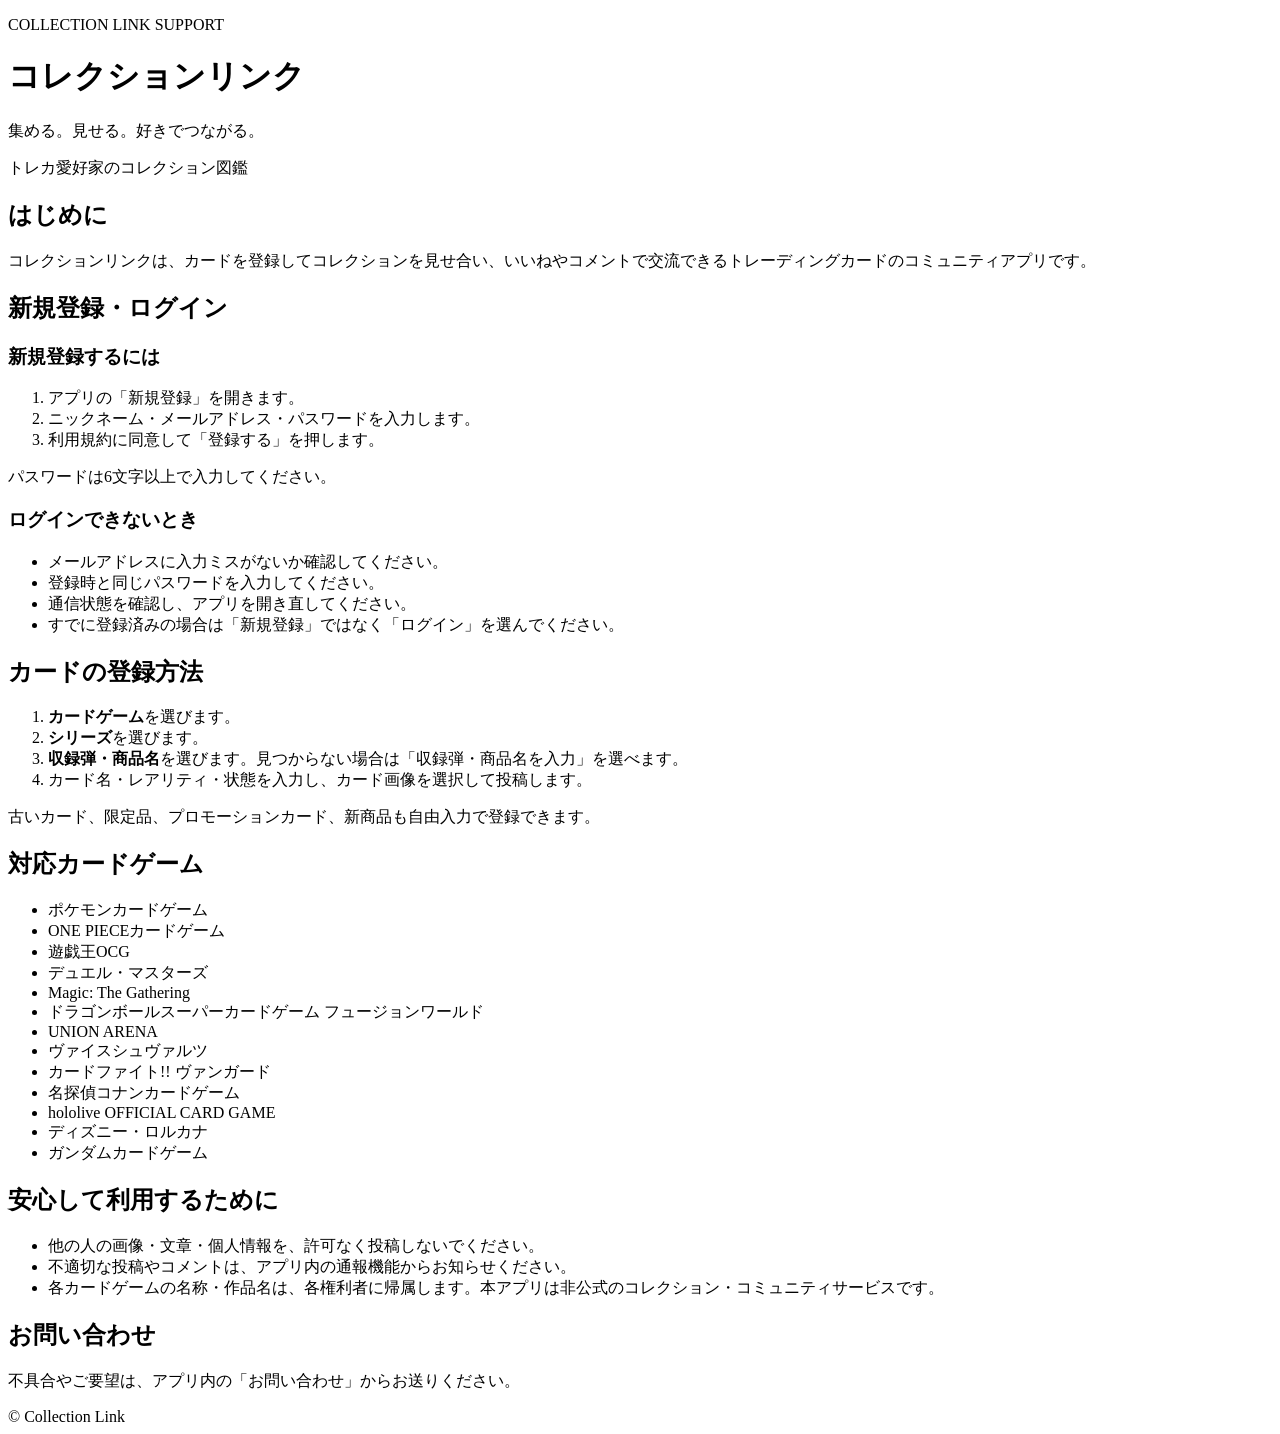
==== index.html @ 7f9668c8 "Add support homepage" ====
<!doctype html>
<html lang="ja">
  <head>
    <meta charset="utf-8" />
    <meta name="viewport" content="width=device-width, initial-scale=1" />
    <meta name="description" content="コレクションリンク｜トレカ図鑑のサポートページです。" />
    <title>コレクションリンク｜サポート</title>
    <link rel="stylesheet" href="style.css" />
  </head>
  <body>
    <header class="hero">
      <p class="eyebrow">COLLECTION LINK SUPPORT</p>
      <h1>コレクションリンク</h1>
      <p class="lead">集める。見せる。好きでつながる。</p>
      <p class="description">トレカ愛好家のコレクション図鑑</p>
    </header>
    <main>
      <section><h2>はじめに</h2><p>コレクションリンクは、カードを登録してコレクションを見せ合い、いいねやコメントで交流できるトレーディングカードのコミュニティアプリです。</p></section>
      <section><h2>新規登録・ログイン</h2><div class="grid"><article><h3>新規登録するには</h3><ol><li>アプリの「新規登録」を開きます。</li><li>ニックネーム・メールアドレス・パスワードを入力します。</li><li>利用規約に同意して「登録する」を押します。</li></ol><p class="note">パスワードは6文字以上で入力してください。</p></article><article><h3>ログインできないとき</h3><ul><li>メールアドレスに入力ミスがないか確認してください。</li><li>登録時と同じパスワードを入力してください。</li><li>通信状態を確認し、アプリを開き直してください。</li><li>すでに登録済みの場合は「新規登録」ではなく「ログイン」を選んでください。</li></ul></article></div></section>
      <section><h2>カードの登録方法</h2><ol class="steps"><li><strong>カードゲーム</strong>を選びます。</li><li><strong>シリーズ</strong>を選びます。</li><li><strong>収録弾・商品名</strong>を選びます。見つからない場合は「収録弾・商品名を入力」を選べます。</li><li>カード名・レアリティ・状態を入力し、カード画像を選択して投稿します。</li></ol><p class="note">古いカード、限定品、プロモーションカード、新商品も自由入力で登録できます。</p></section>
      <section><h2>対応カードゲーム</h2><ul class="games"><li>ポケモンカードゲーム</li><li>ONE PIECEカードゲーム</li><li>遊戯王OCG</li><li>デュエル・マスターズ</li><li>Magic: The Gathering</li><li>ドラゴンボールスーパーカードゲーム フュージョンワールド</li><li>UNION ARENA</li><li>ヴァイスシュヴァルツ</li><li>カードファイト!! ヴァンガード</li><li>名探偵コナンカードゲーム</li><li>hololive OFFICIAL CARD GAME</li><li>ディズニー・ロルカナ</li><li>ガンダムカードゲーム</li></ul></section>
      <section><h2>安心して利用するために</h2><ul><li>他の人の画像・文章・個人情報を、許可なく投稿しないでください。</li><li>不適切な投稿やコメントは、アプリ内の通報機能からお知らせください。</li><li>各カードゲームの名称・作品名は、各権利者に帰属します。本アプリは非公式のコレクション・コミュニティサービスです。</li></ul></section>
      <section><h2>お問い合わせ</h2><p>不具合やご要望は、アプリ内の「お問い合わせ」からお送りください。</p></section>
    </main>
    <footer>© Collection Link</footer>
  </body>
</html>
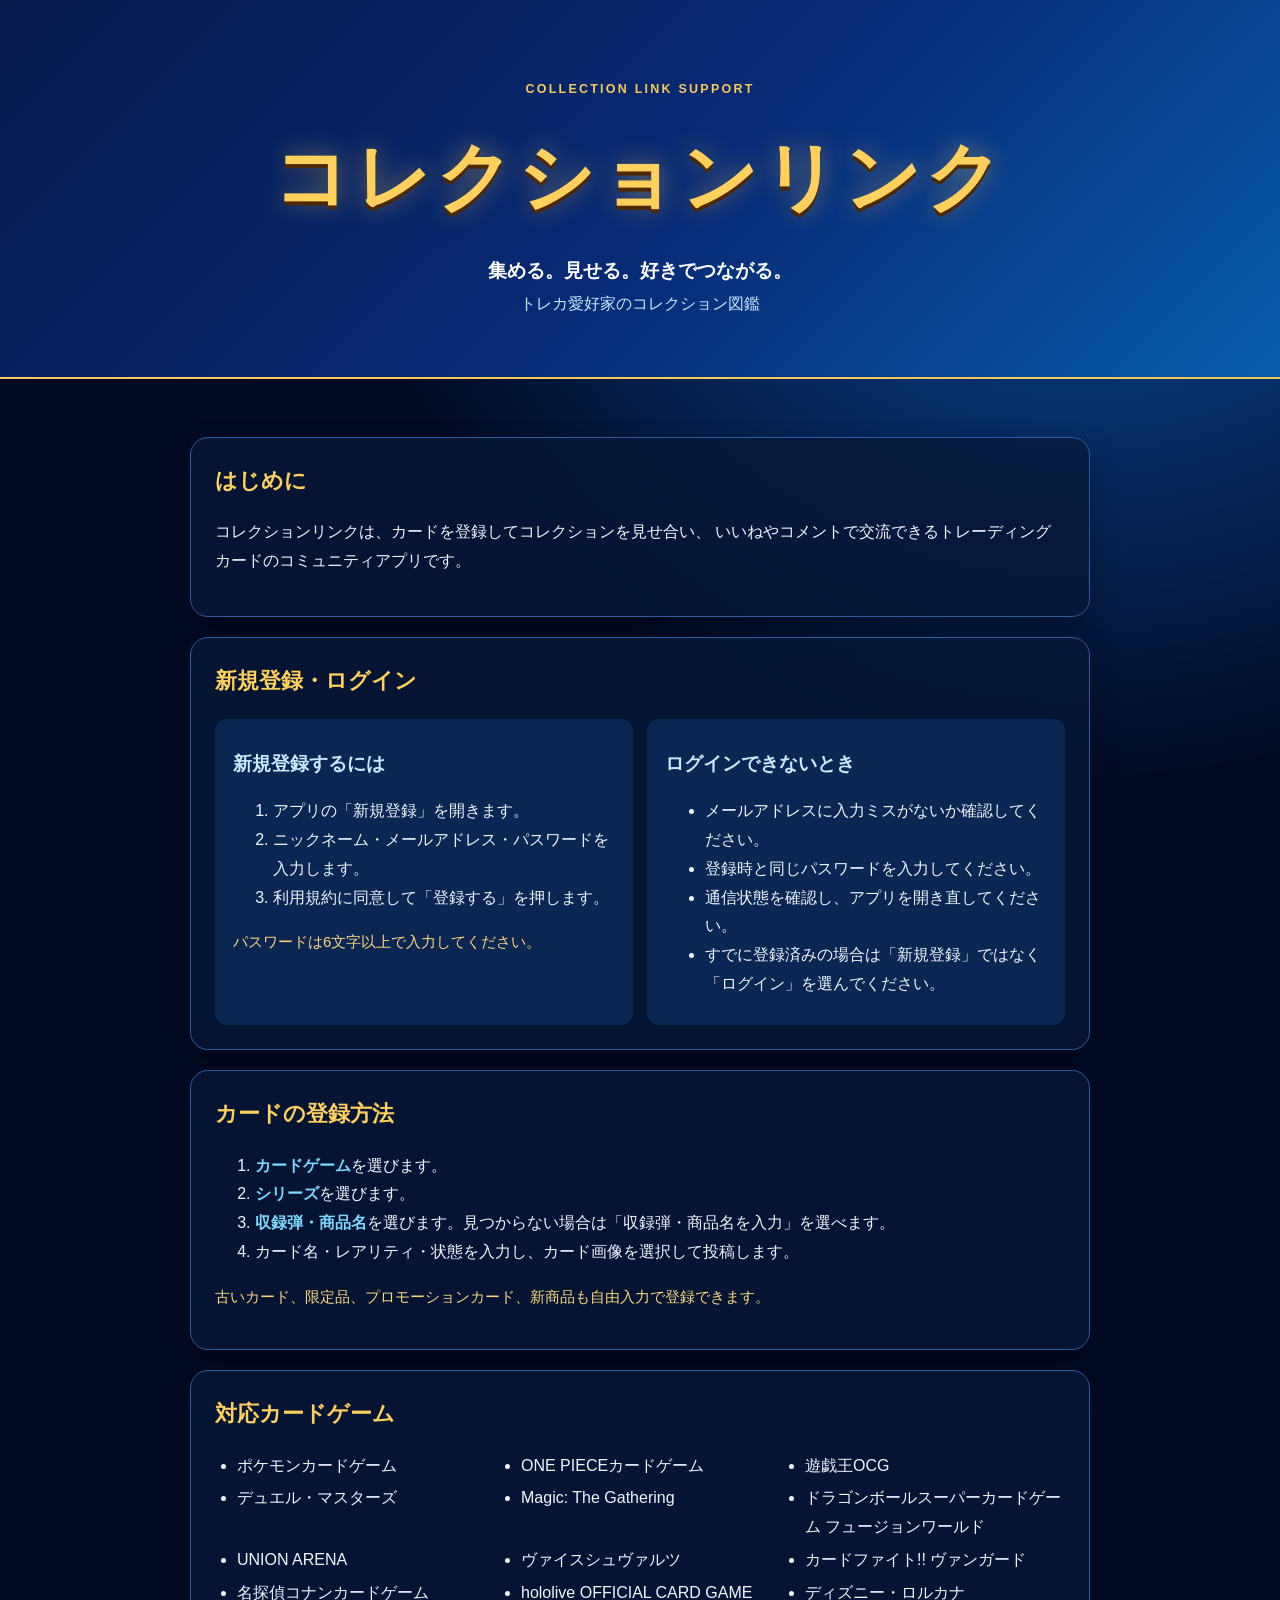
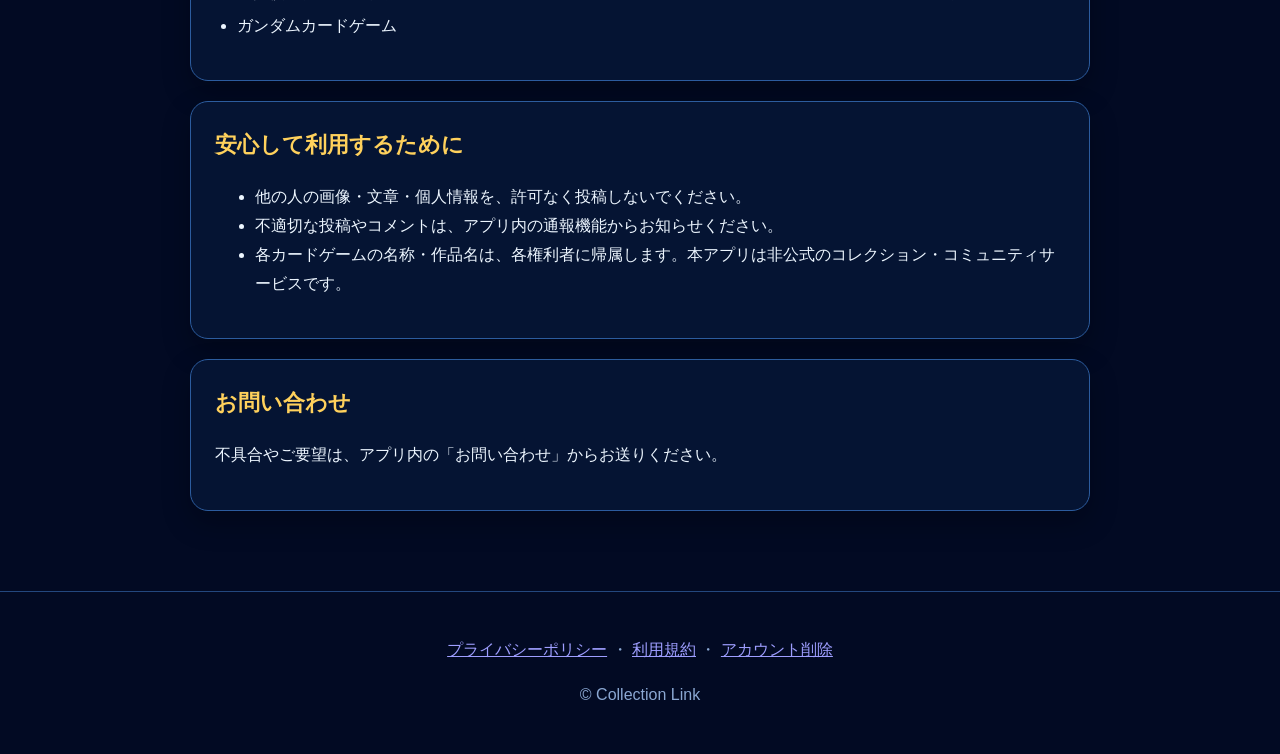
==== commit 737af84b: "Sync CollectionLink support and privacy pages" ====
--- a/index.html
+++ b/index.html
@@ -14,14 +14,88 @@
       <p class="lead">集める。見せる。好きでつながる。</p>
       <p class="description">トレカ愛好家のコレクション図鑑</p>
     </header>
+
     <main>
-      <section><h2>はじめに</h2><p>コレクションリンクは、カードを登録してコレクションを見せ合い、いいねやコメントで交流できるトレーディングカードのコミュニティアプリです。</p></section>
-      <section><h2>新規登録・ログイン</h2><div class="grid"><article><h3>新規登録するには</h3><ol><li>アプリの「新規登録」を開きます。</li><li>ニックネーム・メールアドレス・パスワードを入力します。</li><li>利用規約に同意して「登録する」を押します。</li></ol><p class="note">パスワードは6文字以上で入力してください。</p></article><article><h3>ログインできないとき</h3><ul><li>メールアドレスに入力ミスがないか確認してください。</li><li>登録時と同じパスワードを入力してください。</li><li>通信状態を確認し、アプリを開き直してください。</li><li>すでに登録済みの場合は「新規登録」ではなく「ログイン」を選んでください。</li></ul></article></div></section>
-      <section><h2>カードの登録方法</h2><ol class="steps"><li><strong>カードゲーム</strong>を選びます。</li><li><strong>シリーズ</strong>を選びます。</li><li><strong>収録弾・商品名</strong>を選びます。見つからない場合は「収録弾・商品名を入力」を選べます。</li><li>カード名・レアリティ・状態を入力し、カード画像を選択して投稿します。</li></ol><p class="note">古いカード、限定品、プロモーションカード、新商品も自由入力で登録できます。</p></section>
-      <section><h2>対応カードゲーム</h2><ul class="games"><li>ポケモンカードゲーム</li><li>ONE PIECEカードゲーム</li><li>遊戯王OCG</li><li>デュエル・マスターズ</li><li>Magic: The Gathering</li><li>ドラゴンボールスーパーカードゲーム フュージョンワールド</li><li>UNION ARENA</li><li>ヴァイスシュヴァルツ</li><li>カードファイト!! ヴァンガード</li><li>名探偵コナンカードゲーム</li><li>hololive OFFICIAL CARD GAME</li><li>ディズニー・ロルカナ</li><li>ガンダムカードゲーム</li></ul></section>
-      <section><h2>安心して利用するために</h2><ul><li>他の人の画像・文章・個人情報を、許可なく投稿しないでください。</li><li>不適切な投稿やコメントは、アプリ内の通報機能からお知らせください。</li><li>各カードゲームの名称・作品名は、各権利者に帰属します。本アプリは非公式のコレクション・コミュニティサービスです。</li></ul></section>
-      <section><h2>お問い合わせ</h2><p>不具合やご要望は、アプリ内の「お問い合わせ」からお送りください。</p></section>
+      <section>
+        <h2>はじめに</h2>
+        <p>
+          コレクションリンクは、カードを登録してコレクションを見せ合い、
+          いいねやコメントで交流できるトレーディングカードのコミュニティアプリです。
+        </p>
+      </section>
+
+      <section>
+        <h2>新規登録・ログイン</h2>
+        <div class="grid">
+          <article>
+            <h3>新規登録するには</h3>
+            <ol>
+              <li>アプリの「新規登録」を開きます。</li>
+              <li>ニックネーム・メールアドレス・パスワードを入力します。</li>
+              <li>利用規約に同意して「登録する」を押します。</li>
+            </ol>
+            <p class="note">パスワードは6文字以上で入力してください。</p>
+          </article>
+          <article>
+            <h3>ログインできないとき</h3>
+            <ul>
+              <li>メールアドレスに入力ミスがないか確認してください。</li>
+              <li>登録時と同じパスワードを入力してください。</li>
+              <li>通信状態を確認し、アプリを開き直してください。</li>
+              <li>すでに登録済みの場合は「新規登録」ではなく「ログイン」を選んでください。</li>
+            </ul>
+          </article>
+        </div>
+      </section>
+
+      <section>
+        <h2>カードの登録方法</h2>
+        <ol class="steps">
+          <li><strong>カードゲーム</strong>を選びます。</li>
+          <li><strong>シリーズ</strong>を選びます。</li>
+          <li><strong>収録弾・商品名</strong>を選びます。見つからない場合は「収録弾・商品名を入力」を選べます。</li>
+          <li>カード名・レアリティ・状態を入力し、カード画像を選択して投稿します。</li>
+        </ol>
+        <p class="note">古いカード、限定品、プロモーションカード、新商品も自由入力で登録できます。</p>
+      </section>
+
+      <section>
+        <h2>対応カードゲーム</h2>
+        <ul class="games">
+          <li>ポケモンカードゲーム</li>
+          <li>ONE PIECEカードゲーム</li>
+          <li>遊戯王OCG</li>
+          <li>デュエル・マスターズ</li>
+          <li>Magic: The Gathering</li>
+          <li>ドラゴンボールスーパーカードゲーム フュージョンワールド</li>
+          <li>UNION ARENA</li>
+          <li>ヴァイスシュヴァルツ</li>
+          <li>カードファイト!! ヴァンガード</li>
+          <li>名探偵コナンカードゲーム</li>
+          <li>hololive OFFICIAL CARD GAME</li>
+          <li>ディズニー・ロルカナ</li>
+          <li>ガンダムカードゲーム</li>
+        </ul>
+      </section>
+
+      <section>
+        <h2>安心して利用するために</h2>
+        <ul>
+          <li>他の人の画像・文章・個人情報を、許可なく投稿しないでください。</li>
+          <li>不適切な投稿やコメントは、アプリ内の通報機能からお知らせください。</li>
+          <li>各カードゲームの名称・作品名は、各権利者に帰属します。本アプリは非公式のコレクション・コミュニティサービスです。</li>
+        </ul>
+      </section>
+
+      <section>
+        <h2>お問い合わせ</h2>
+        <p>不具合やご要望は、アプリ内の「お問い合わせ」からお送りください。</p>
+      </section>
     </main>
-    <footer>© Collection Link</footer>
+
+    <footer>
+      <p><a href="privacy.html">プライバシーポリシー</a> ・ <a href="terms.html">利用規約</a> ・ <a href="delete-account.html">アカウント削除</a></p>
+      <p>© Collection Link</p>
+    </footer>
   </body>
 </html>
--- a/style.css
+++ b/style.css
@@ -0,0 +1,25 @@
+:root {
+  color-scheme: dark;
+  font-family: -apple-system, BlinkMacSystemFont, "Hiragino Sans", "Noto Sans JP", sans-serif;
+  background: #020a23;
+  color: #edf6ff;
+}
+
+* { box-sizing: border-box; }
+body { margin: 0; line-height: 1.8; background: radial-gradient(circle at 85% 0%, #0b57b5 0, transparent 30%), #020a23; }
+.hero { min-height: 340px; padding: 78px 24px 56px; text-align: center; background: linear-gradient(135deg, #06194b, #082b77 55%, #075cab); border-bottom: 2px solid #f7c95d; }
+.eyebrow { margin: 0; color: #f7c95d; font-weight: 800; letter-spacing: .18em; font-size: .78rem; }
+h1 { margin: 10px 0 0; color: #ffd15c; font-size: clamp(2.2rem, 8vw, 4.7rem); font-weight: 900; letter-spacing: .06em; text-shadow: 0 4px 0 #4d2800, 0 0 24px #ffd15c77; }
+.lead { margin: 8px 0 0; color: #fff; font-size: 1.18rem; font-weight: 800; }
+.description { margin: 2px 0; color: #c8e9ff; }
+main { width: min(900px, calc(100% - 32px)); margin: 0 auto; padding: 38px 0 60px; }
+section { margin: 20px 0; padding: 24px; border: 1px solid #2c5c9e; border-radius: 18px; background: #071738cc; box-shadow: 0 12px 28px #0004; }
+h2 { margin-top: 0; color: #ffd15c; font-size: 1.35rem; }
+h3 { margin-bottom: 6px; color: #c8e9ff; }
+.grid { display: grid; grid-template-columns: repeat(auto-fit, minmax(260px, 1fr)); gap: 14px; }
+article { padding: 10px 18px; border-radius: 12px; background: #0c2654; }
+.note { color: #f9d77c; font-size: .94rem; }
+.steps strong { color: #7ad8ff; }
+.games { display: grid; grid-template-columns: repeat(auto-fit, minmax(220px, 1fr)); gap: 4px 24px; padding-left: 22px; }
+footer { padding: 28px; text-align: center; color: #8ba8d3; border-top: 1px solid #23477e; }
+@media (max-width: 520px) { section { padding: 18px; } .hero { min-height: 290px; padding-top: 58px; } }
